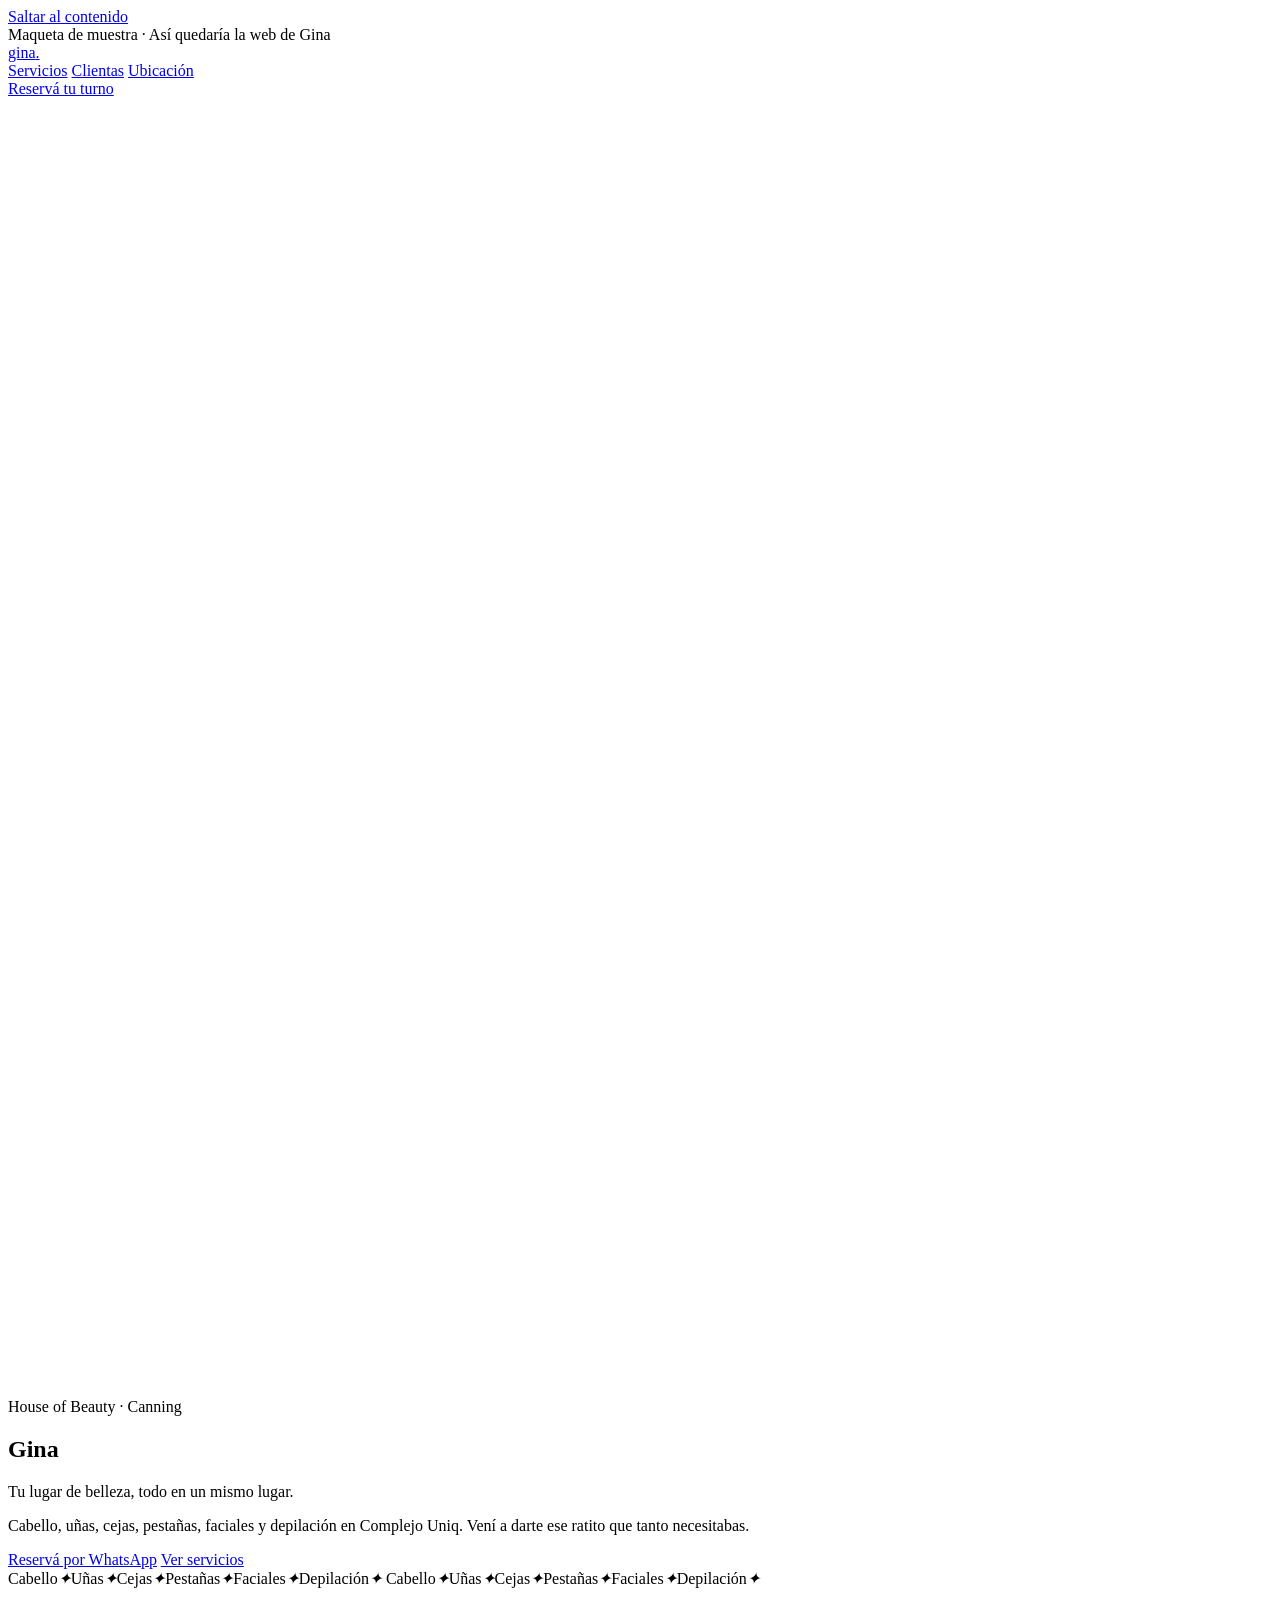
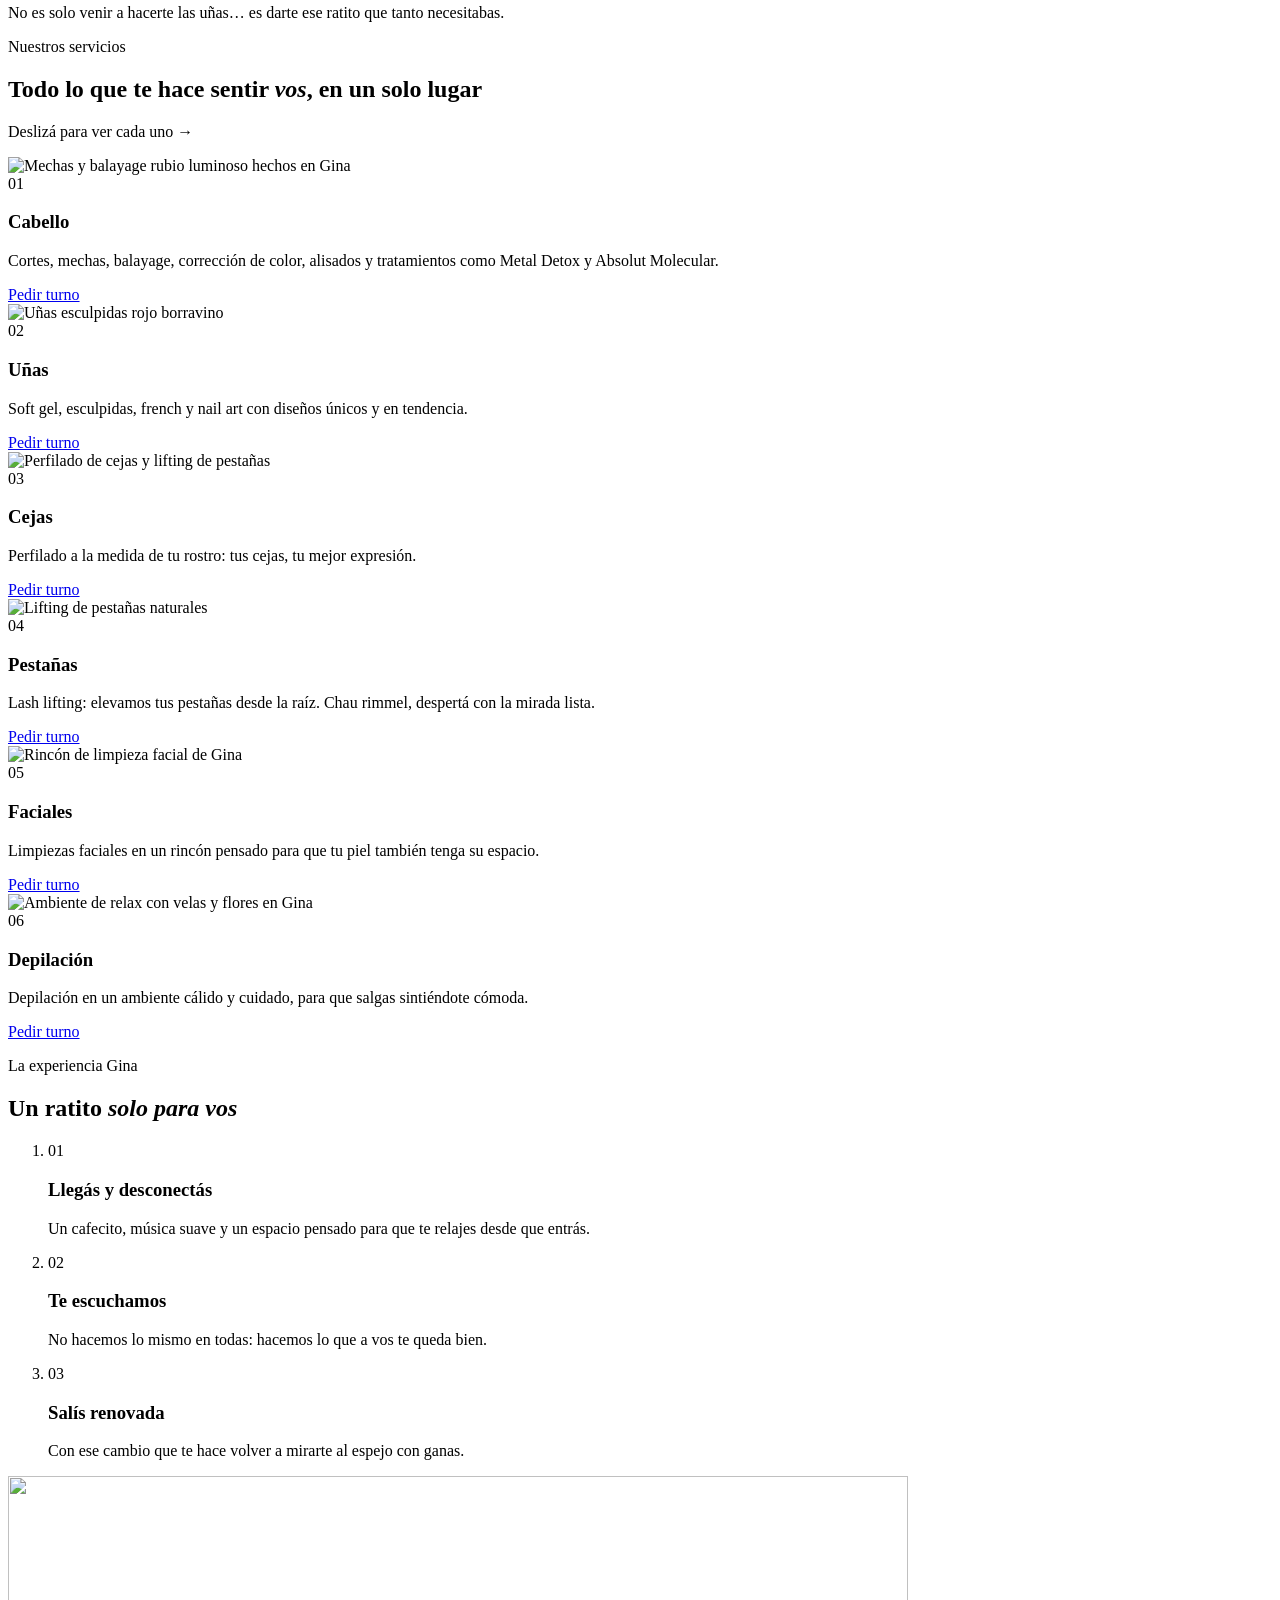
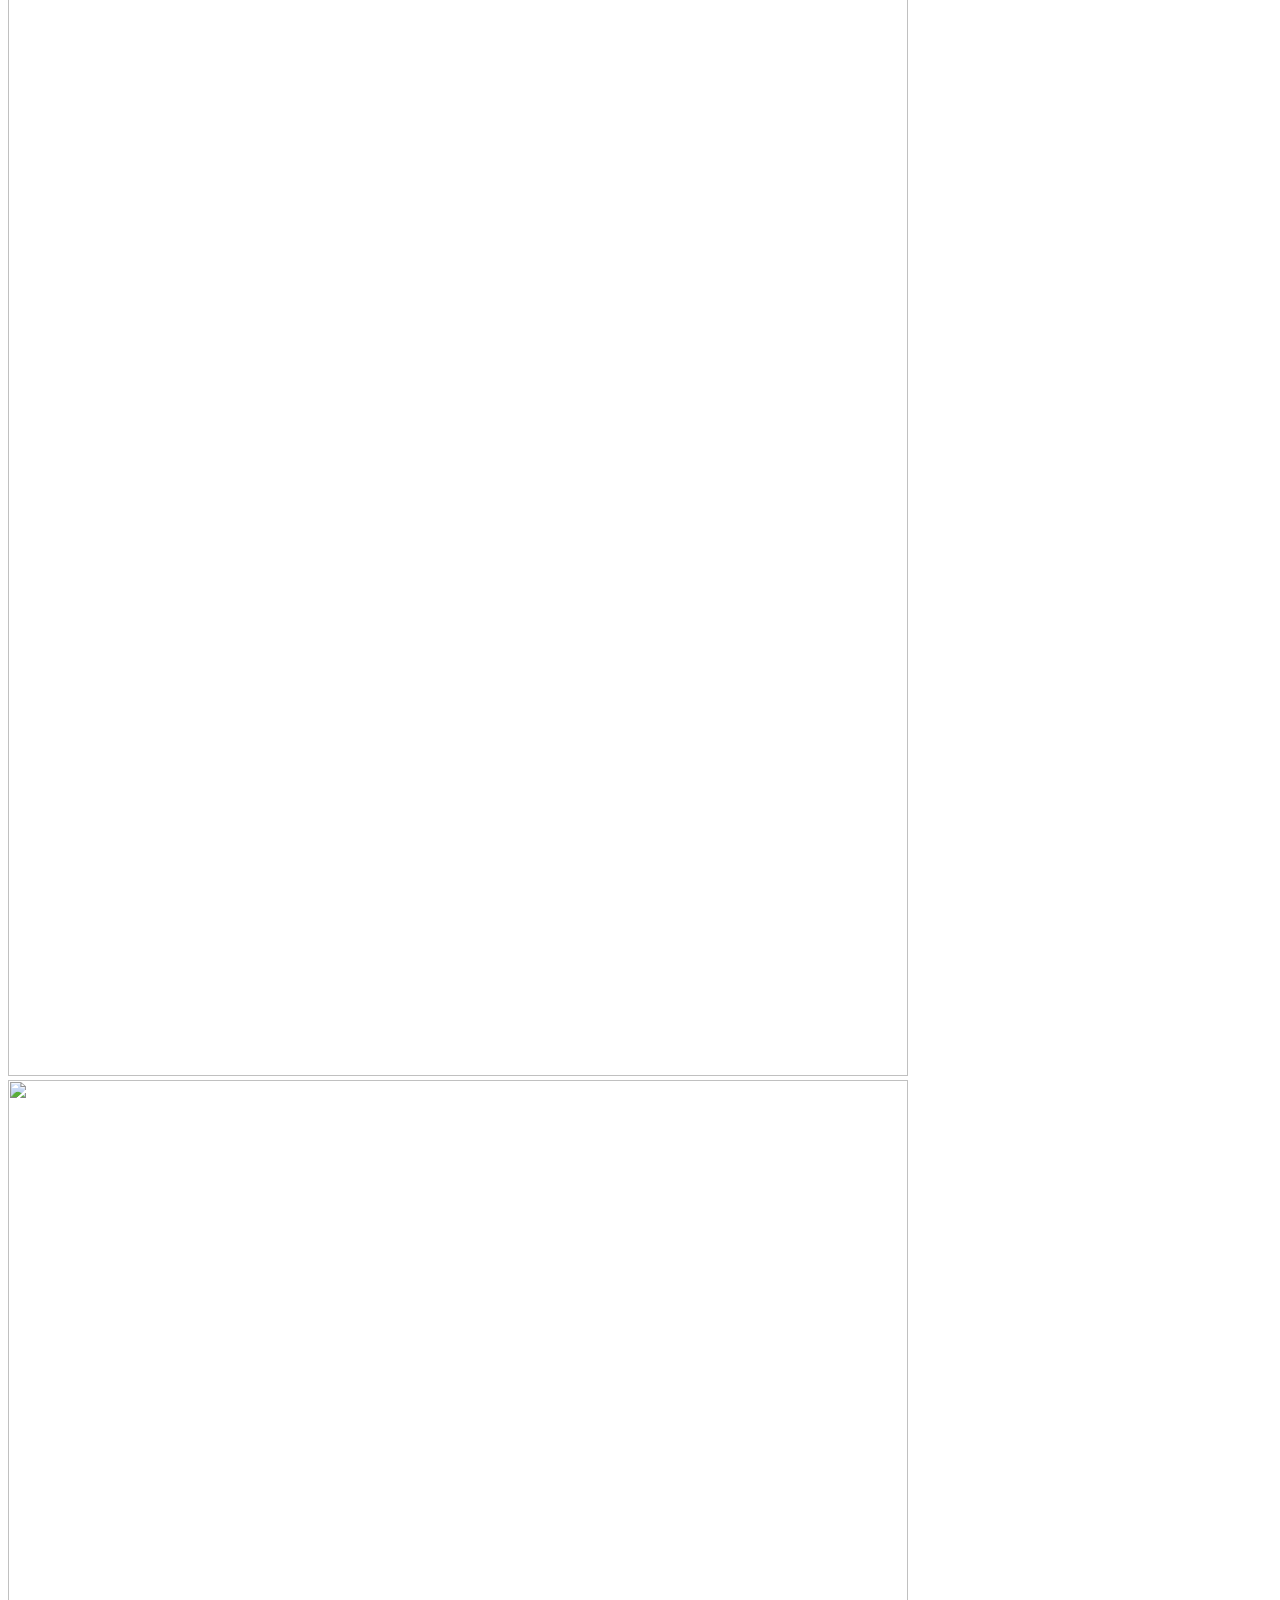
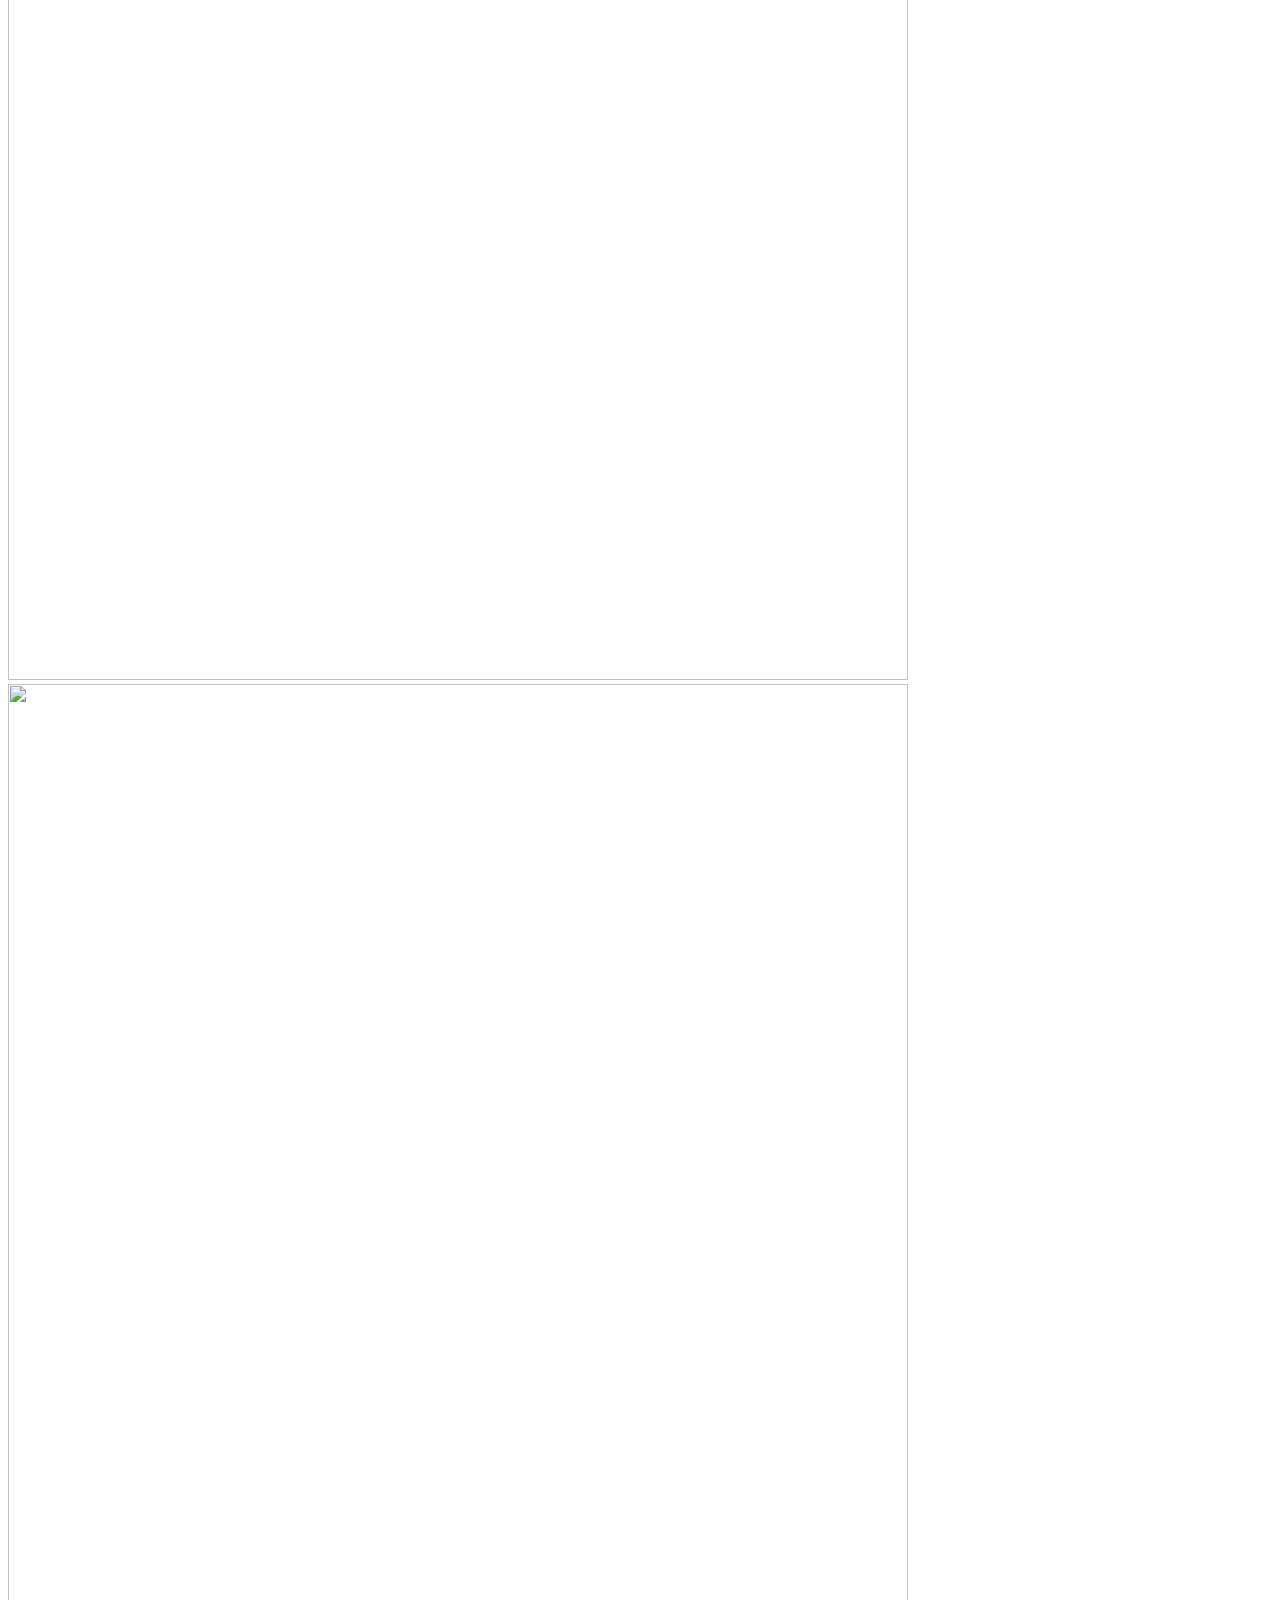
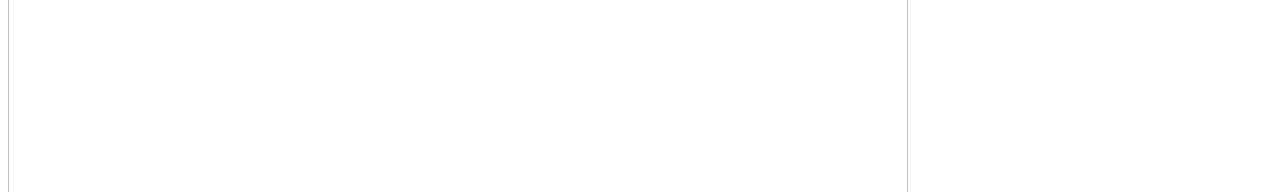
==== gina/index.html @ ab21b0f4 "Add files via upload" ====
<!doctype html>
<html lang="es-AR">
<head>
<meta charset="utf-8">
<meta name="viewport" content="width=device-width, initial-scale=1">
<title>Gina House of Beauty | Peluquería, uñas, cejas y pestañas en Canning</title>
<meta name="description" content="Salón de belleza en Canning: cabello, uñas, cejas, pestañas, faciales y depilación en Complejo Uniq. Reservá tu turno por WhatsApp.">
<meta name="robots" content="noindex">
<link rel="canonical" href="https://sindygital-web.github.io/maquetas/gina/">
<meta property="og:type" content="website">
<meta property="og:locale" content="es_AR">
<meta property="og:url" content="https://sindygital-web.github.io/maquetas/gina/">
<meta property="og:title" content="Gina House of Beauty | Tu lugar de belleza en Canning">
<meta property="og:description" content="Cabello, uñas, cejas, pestañas, faciales y depilación en Complejo Uniq, Canning. Reservá tu turno por WhatsApp.">
<meta property="og:image" content="https://sindygital-web.github.io/maquetas/gina/img/og.jpg">
<meta name="twitter:card" content="summary_large_image">
<meta name="theme-color" content="#3b2a3d">
<link rel="icon" href="img/favicon.svg" type="image/svg+xml">
<link rel="preload" href="fonts/cormorant.woff2" as="font" type="font/woff2" crossorigin>
<link rel="preload" as="image" href="img/hero-m.webp" media="(max-width: 899px)">
<link rel="preload" as="image" href="img/hero.webp" media="(min-width: 900px)">
<style>
@font-face{font-family:"Cormorant";src:url(fonts/cormorant.woff2) format("woff2");font-weight:400 700;font-style:normal;font-display:swap}
@font-face{font-family:"Cormorant";src:url(fonts/cormorant-italic.woff2) format("woff2");font-weight:400 700;font-style:italic;font-display:swap}
@font-face{font-family:"Jost";src:url(fonts/jost.woff2) format("woff2");font-weight:300 600;font-style:normal;font-display:swap}
</style>
<link rel="stylesheet" href="css/styles.css?v=1">
</head>
<body>
<a class="skip" href="#contenido">Saltar al contenido</a>
<div class="progress" aria-hidden="true"></div>
<div class="demo-bar">Maqueta de muestra · Así quedaría la web de Gina</div>

<header class="nav">
  <a class="logo" href="#top" aria-label="Gina House of Beauty, inicio">gina<span>.</span></a>
  <nav aria-label="Secciones">
    <a href="#servicios">Servicios</a>
    <a href="#clientas">Clientas</a>
    <a href="#ubicacion">Ubicación</a>
  </nav>
  <a class="btn btn-sm mag" href="https://wa.me/5491165772136?text=Hola%20Gina!%20Quiero%20reservar%20un%20turno%20%F0%9F%92%9C" target="_blank" rel="noopener">Reservá tu turno</a>
</header>

<main id="contenido">
<section class="hero" id="top">
  <div class="hero-bg" aria-hidden="true">
    <picture>
      <source media="(min-width: 900px)" srcset="img/hero.webp">
      <img src="img/hero-m.webp" alt="Sala de espera de Gina House of Beauty con sillones rosa viejo" fetchpriority="high" width="720" height="1280">
    </picture>
  </div>
  <div class="hero-txt">
    <p class="kicker hero-sub">House of Beauty · Canning</p>
    <h1 class="hero-name">Gina</h1>
    <p class="hero-h">Tu lugar de belleza, todo en un mismo lugar.</p>
    <p class="hero-sub lead">Cabello, uñas, cejas, pestañas, faciales y depilación en Complejo Uniq. Vení a darte ese ratito que tanto necesitabas.</p>
    <div class="hero-ctas">
      <a class="btn mag" href="https://wa.me/5491165772136?text=Hola%20Gina!%20Quiero%20reservar%20un%20turno%20%F0%9F%92%9C" target="_blank" rel="noopener">Reservá por WhatsApp</a>
      <a class="btn btn-ghost" href="#servicios">Ver servicios</a>
    </div>
  </div>
</section>
<script>
(function(){var h=document.querySelector('.hero-h'),n=document.querySelector('.hero-name'),k=0;
function w(e){[].slice.call(e.childNodes).forEach(function(c){if(c.nodeType===3){var f=document.createDocumentFragment();c.textContent.split(/(\s+)/).forEach(function(t){if(!t)return;if(/^\s+$/.test(t)){f.appendChild(document.createTextNode(' '));return}var o=document.createElement('span');o.className='sw';var i=document.createElement('span');i.textContent=t;i.style.setProperty('--i',k++);o.appendChild(i);f.appendChild(o)});c.replaceWith(f)}else if(c.nodeType===1)w(c)})}
if(h)w(h);if(n){var t=n.textContent;n.setAttribute('aria-label',t);n.textContent='';t.split('').forEach(function(c,i){var s=document.createElement('span');s.className='sc';s.setAttribute('aria-hidden','true');s.textContent=c;s.style.setProperty('--i',i);n.appendChild(s)})}
document.documentElement.classList.add('hero-go')})();
</script>

<div class="cinta" aria-hidden="true">
  <div class="cinta-t">
    <span>Cabello</span><i>✦</i><span>Uñas</span><i>✦</i><span>Cejas</span><i>✦</i><span>Pestañas</span><i>✦</i><span>Faciales</span><i>✦</i><span>Depilación</span><i>✦</i>
    <span>Cabello</span><i>✦</i><span>Uñas</span><i>✦</i><span>Cejas</span><i>✦</i><span>Pestañas</span><i>✦</i><span>Faciales</span><i>✦</i><span>Depilación</span><i>✦</i>
  </div>
</div>

<section class="frase-wrap">
  <p class="frase">No es solo venir a hacerte las uñas… es darte ese ratito que tanto necesitabas.</p>
</section>

<section class="servicios" id="servicios">
  <div class="sec-head">
    <p class="kicker">Nuestros servicios</p>
    <h2 class="h2s">Todo lo que te hace sentir <em>vos</em>, en un solo lugar</h2>
    <p class="hint">Deslizá para ver cada uno →</p>
  </div>
  <div class="cards">
    <article class="card rv">
      <div class="card-img"><img src="img/s-cabello.webp" alt="Mechas y balayage rubio luminoso hechos en Gina" loading="lazy" width="600" height="800"></div>
      <div class="card-txt"><span class="num">01</span><h3>Cabello</h3><p>Cortes, mechas, balayage, corrección de color, alisados y tratamientos como Metal Detox y Absolut Molecular.</p>
      <a class="lnk" href="https://wa.me/5491165772136?text=Hola%20Gina!%20Quiero%20un%20turno%20para%20cabello" target="_blank" rel="noopener">Pedir turno</a></div>
    </article>
    <article class="card rv">
      <div class="card-img"><img src="img/s-unas.webp" alt="Uñas esculpidas rojo borravino" loading="lazy" width="600" height="800"></div>
      <div class="card-txt"><span class="num">02</span><h3>Uñas</h3><p>Soft gel, esculpidas, french y nail art con diseños únicos y en tendencia.</p>
      <a class="lnk" href="https://wa.me/5491165772136?text=Hola%20Gina!%20Quiero%20un%20turno%20para%20u%C3%B1as" target="_blank" rel="noopener">Pedir turno</a></div>
    </article>
    <article class="card rv">
      <div class="card-img"><img src="img/s-cejas.webp" alt="Perfilado de cejas y lifting de pestañas" loading="lazy" width="600" height="800"></div>
      <div class="card-txt"><span class="num">03</span><h3>Cejas</h3><p>Perfilado a la medida de tu rostro: tus cejas, tu mejor expresión.</p>
      <a class="lnk" href="https://wa.me/5491165772136?text=Hola%20Gina!%20Quiero%20un%20turno%20para%20cejas" target="_blank" rel="noopener">Pedir turno</a></div>
    </article>
    <article class="card rv">
      <div class="card-img"><img src="img/s-pestanas.webp" alt="Lifting de pestañas naturales" loading="lazy" width="600" height="800"></div>
      <div class="card-txt"><span class="num">04</span><h3>Pestañas</h3><p>Lash lifting: elevamos tus pestañas desde la raíz. Chau rimmel, despertá con la mirada lista.</p>
      <a class="lnk" href="https://wa.me/5491165772136?text=Hola%20Gina!%20Quiero%20un%20turno%20para%20pesta%C3%B1as" target="_blank" rel="noopener">Pedir turno</a></div>
    </article>
    <article class="card rv">
      <div class="card-img"><img src="img/s-faciales.webp" alt="Rincón de limpieza facial de Gina" loading="lazy" width="600" height="800"></div>
      <div class="card-txt"><span class="num">05</span><h3>Faciales</h3><p>Limpiezas faciales en un rincón pensado para que tu piel también tenga su espacio.</p>
      <a class="lnk" href="https://wa.me/5491165772136?text=Hola%20Gina!%20Quiero%20un%20turno%20para%20facial" target="_blank" rel="noopener">Pedir turno</a></div>
    </article>
    <article class="card rv">
      <div class="card-img"><img src="img/s-depilacion.webp" alt="Ambiente de relax con velas y flores en Gina" loading="lazy" width="600" height="800"></div>
      <div class="card-txt"><span class="num">06</span><h3>Depilación</h3><p>Depilación en un ambiente cálido y cuidado, para que salgas sintiéndote cómoda.</p>
      <a class="lnk" href="https://wa.me/5491165772136?text=Hola%20Gina!%20Quiero%20un%20turno%20para%20depilaci%C3%B3n" target="_blank" rel="noopener">Pedir turno</a></div>
    </article>
  </div>
</section>

<section class="ritual">
  <div class="ritual-txt">
    <p class="kicker">La experiencia Gina</p>
    <h2 class="h2s">Un ratito <em>solo para vos</em></h2>
    <ol class="pasos">
      <li class="paso is-on" data-i="0"><span>01</span><div><h3>Llegás y desconectás</h3><p>Un cafecito, música suave y un espacio pensado para que te relajes desde que entrás.</p></div></li>
      <li class="paso" data-i="1"><span>02</span><div><h3>Te escuchamos</h3><p>No hacemos lo mismo en todas: hacemos lo que a vos te queda bien.</p></div></li>
      <li class="paso" data-i="2"><span>03</span><div><h3>Salís renovada</h3><p>Con ese cambio que te hace volver a mirarte al espejo con ganas.</p></div></li>
    </ol>
  </div>
  <div class="ritual-fotos" aria-hidden="true">
    <img class="rf is-on" src="img/x-1.webp" alt="" loading="lazy" width="900" height="1200">
    <img class="rf" src="img/x-2.webp" alt="" loading="lazy" width="900" height="1200">
    <img class="rf" src="img/x-3.webp" alt="" loading="lazy" width="900" height="1200">
  </div>
</section>

<section class="clientas" id="clientas">
  <div class="sec-head center">
    <p class="kicker">Clientas</p>
    <h2 class="h2s">Trabajos <em>reales</em> de Gina</h2>
  </div>
  <div class="galeria">
    <figure class="g rv tall"><img src="img/g-20.webp" alt="Uñas almendra con diseño marmolado" loading="lazy" width="600" height="800"></figure>
    <figure class="g rv"><img src="img/g-21.webp" alt="Cabello largo lacio y brillante" loading="lazy" width="600" height="800"></figure>
    <figure class="g rv"><img src="img/g-04.webp" alt="Uñas french blancas con detalles" loading="lazy" width="600" height="800"></figure>
    <figure class="g rv tall"><img src="img/g-03.webp" alt="Peinado con trenzas" loading="lazy" width="600" height="800"></figure>
    <figure class="g rv"><img src="img/g-06.webp" alt="Uñas rojas con nail art" loading="lazy" width="600" height="800"></figure>
    <figure class="g rv"><img src="img/g-12.webp" alt="Uñas color chocolate" loading="lazy" width="600" height="800"></figure>
    <figure class="g rv tall"><img src="img/g-22.webp" alt="Uñas nude con diseño" loading="lazy" width="600" height="800"></figure>
    <figure class="g rv"><img src="img/g-01.webp" alt="Uñas nude largas" loading="lazy" width="600" height="800"></figure>
  </div>
  <p class="nota">Acá también van las reseñas de Google de tus clientas, para que quien te busca vea lo que opinan.</p>
</section>

<section class="gift">
  <div class="gift-foto foto-rev"><img src="img/gift.webp" alt="Gift card de Gina House of Beauty" loading="lazy" width="800" height="1000"></div>
  <div class="gift-txt">
    <p class="kicker">Gift card</p>
    <h2 class="h2s">¿No sabés qué regalar? <em>Regalá un momento</em></h2>
    <p>Para cumpleaños, el Día de la Madre o simplemente porque sí: una gift card de Gina para que alguien especial se tome un tiempo para ella.</p>
    <a class="btn mag" href="https://wa.me/5491165772136?text=Hola%20Gina!%20Quiero%20una%20gift%20card%20%F0%9F%8E%81" target="_blank" rel="noopener">Pedir una gift card</a>
  </div>
</section>

<section class="ubicacion" id="ubicacion">
  <div class="ub-txt">
    <p class="kicker">Dónde estamos</p>
    <h2 class="h2s">Te esperamos en <em>Canning</em></h2>
    <ul class="datos">
      <li><strong>Dirección</strong>Complejo Uniq, piso 1, oficina 101, Canning</li>
      <li><strong>Turnos</strong>Por WhatsApp: 11 6577-2136</li>
      <li><strong>Horarios</strong>Consultá por WhatsApp</li>
    </ul>
    <div class="hero-ctas">
      <a class="btn mag" href="https://wa.me/5491165772136?text=Hola%20Gina!%20Quiero%20reservar%20un%20turno%20%F0%9F%92%9C" target="_blank" rel="noopener">Reservá tu turno</a>
      <a class="btn btn-ghost dark" href="https://www.google.com/maps/search/?api=1&query=Complejo+Uniq+Canning" target="_blank" rel="noopener">Cómo llegar</a>
    </div>
  </div>
  <div class="mapa">
    <iframe title="Mapa: Complejo Uniq, Canning" src="https://www.google.com/maps?q=Complejo+Uniq+Canning&output=embed" loading="lazy" referrerpolicy="no-referrer-when-downgrade"></iframe>
  </div>
</section>

<section class="cierre">
  <p class="kicker">Gina House of Beauty</p>
  <h2 class="h2s">Nuestro lugar, <em>tu lugar</em></h2>
  <a class="btn mag" href="https://wa.me/5491165772136?text=Hola%20Gina!%20Quiero%20reservar%20un%20turno%20%F0%9F%92%9C" target="_blank" rel="noopener">Reservá tu turno</a>
</section>
</main>

<footer class="pie">
  <span class="logo">gina<span>.</span></span>
  <p>Peluquería, uñas, cejas, pestañas, faciales y depilación en Canning, Buenos Aires.</p>
  <a href="https://www.instagram.com/gina.canning/" target="_blank" rel="noopener">Instagram @gina.canning</a>
</footer>

<a class="float-wa" href="https://wa.me/5491165772136?text=Hola%20Gina!%20Quiero%20reservar%20un%20turno%20%F0%9F%92%9C" target="_blank" rel="noopener" aria-label="Reservar turno por WhatsApp">
  <svg viewBox="0 0 24 24" width="28" height="28" aria-hidden="true"><path fill="currentColor" d="M12 2a10 10 0 0 0-8.6 15.1L2 22l5-1.3A10 10 0 1 0 12 2Zm0 18.2a8.2 8.2 0 0 1-4.2-1.1l-.3-.2-3 .8.8-2.9-.2-.3A8.2 8.2 0 1 1 12 20.2Zm4.5-6.1c-.2-.1-1.5-.7-1.7-.8-.2-.1-.4-.1-.6.1l-.8 1c-.1.2-.3.2-.5.1a6.7 6.7 0 0 1-3.3-2.9c-.3-.4.2-.4.7-1.4.1-.2 0-.3 0-.4l-.8-1.8c-.2-.5-.4-.4-.6-.4h-.5a1 1 0 0 0-.7.3 3 3 0 0 0-.9 2.2c0 1.3.9 2.5 1 2.7.1.2 1.8 2.8 4.4 3.9 1.6.7 2.3.8 3.1.6.5-.1 1.5-.6 1.7-1.2.2-.6.2-1.1.2-1.2-.1-.1-.3-.2-.5-.3Z"/></svg>
</a>

<script type="application/ld+json">
{"@context":"https://schema.org","@type":"BeautySalon",
 "name":"Gina House of Beauty","url":"https://sindygital-web.github.io/maquetas/gina/","image":"https://sindygital-web.github.io/maquetas/gina/img/og.jpg",
 "telephone":"+54 9 11 6577-2136",
 "address":{"@type":"PostalAddress","streetAddress":"Complejo Uniq, piso 1, oficina 101","addressLocality":"Canning","addressRegion":"Buenos Aires","addressCountry":"AR"},
 "areaServed":["Canning","Ezeiza","Esteban Echeverría","San Vicente"],
 "knowsAbout":["peluquería","uñas","cejas","pestañas","limpieza facial","depilación"],
 "sameAs":["https://www.instagram.com/gina.canning/"]}
</script>
<script src="js/vendor/gsap.min.js" defer></script>
<script src="js/vendor/ScrollTrigger.min.js" defer></script>
<script src="js/vendor/lenis.min.js" defer></script>
<script src="js/main.js?v=1" defer></script>
</body>
</html>
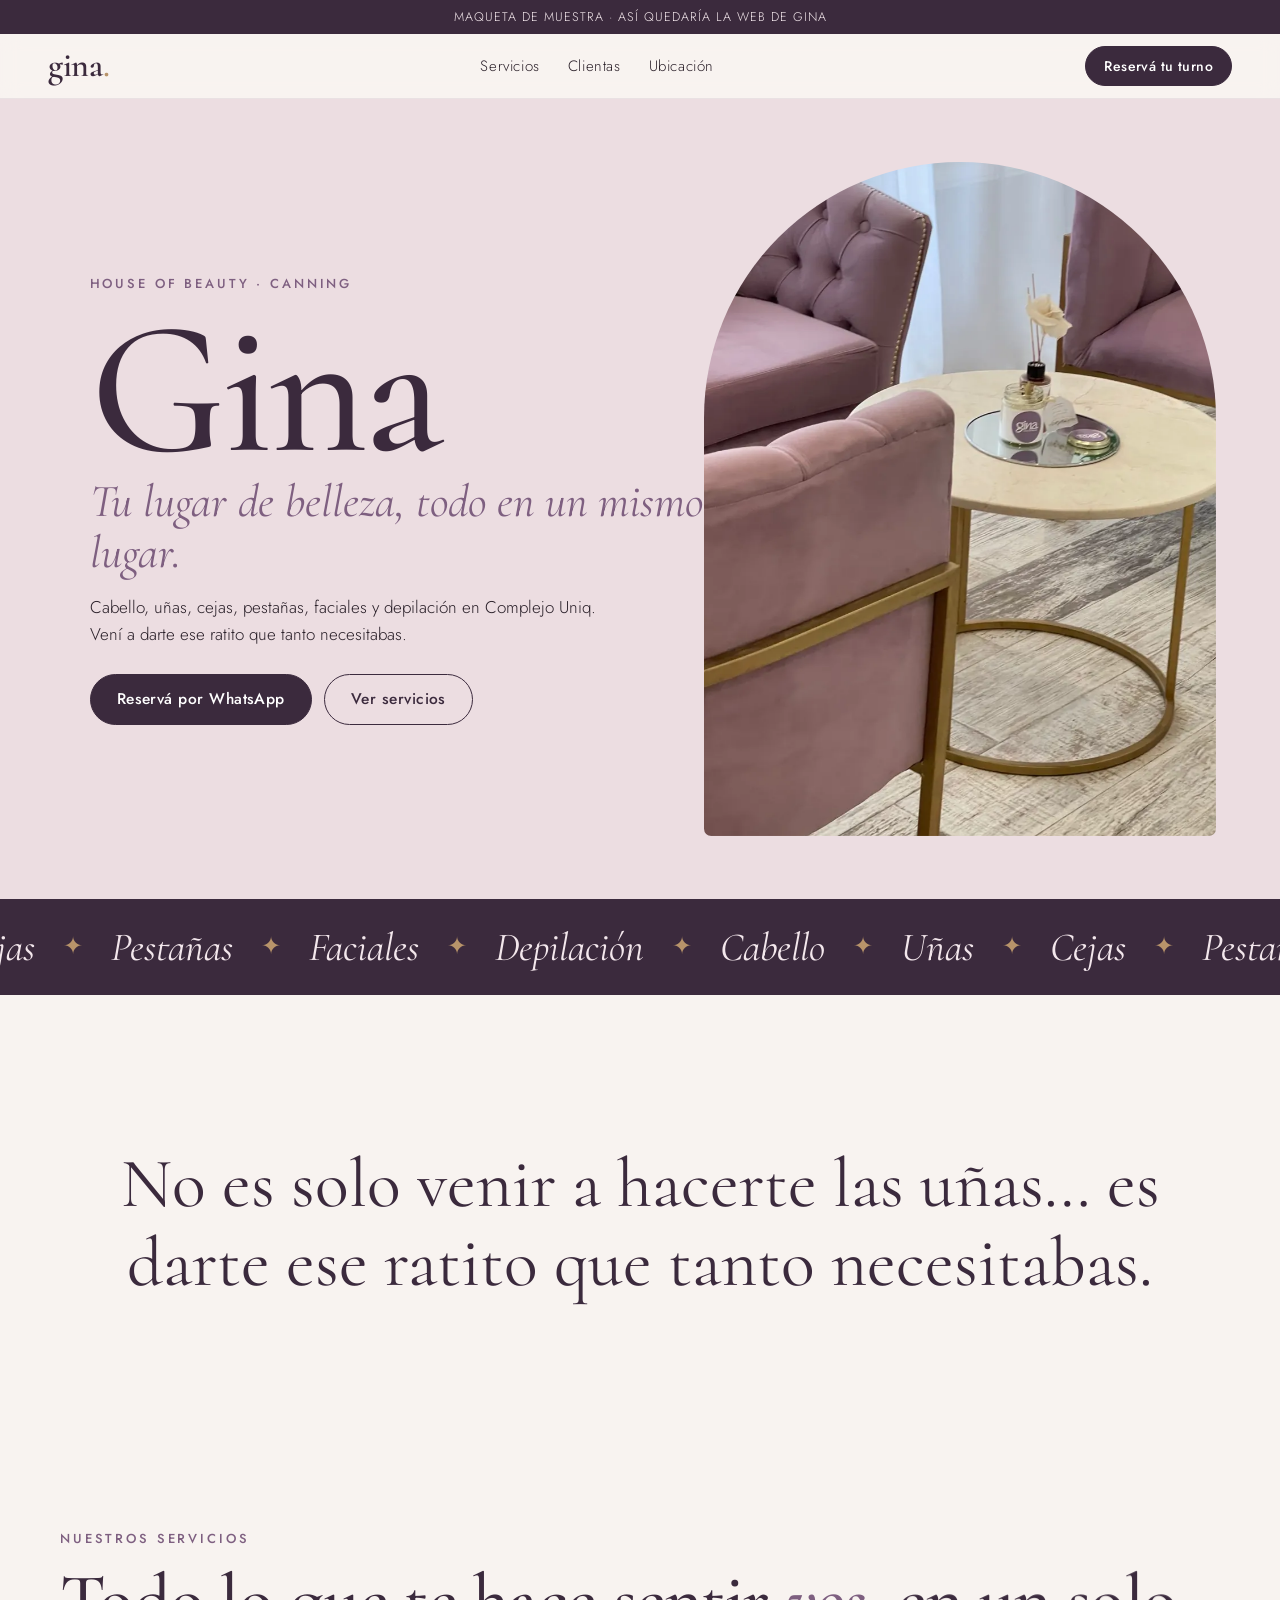
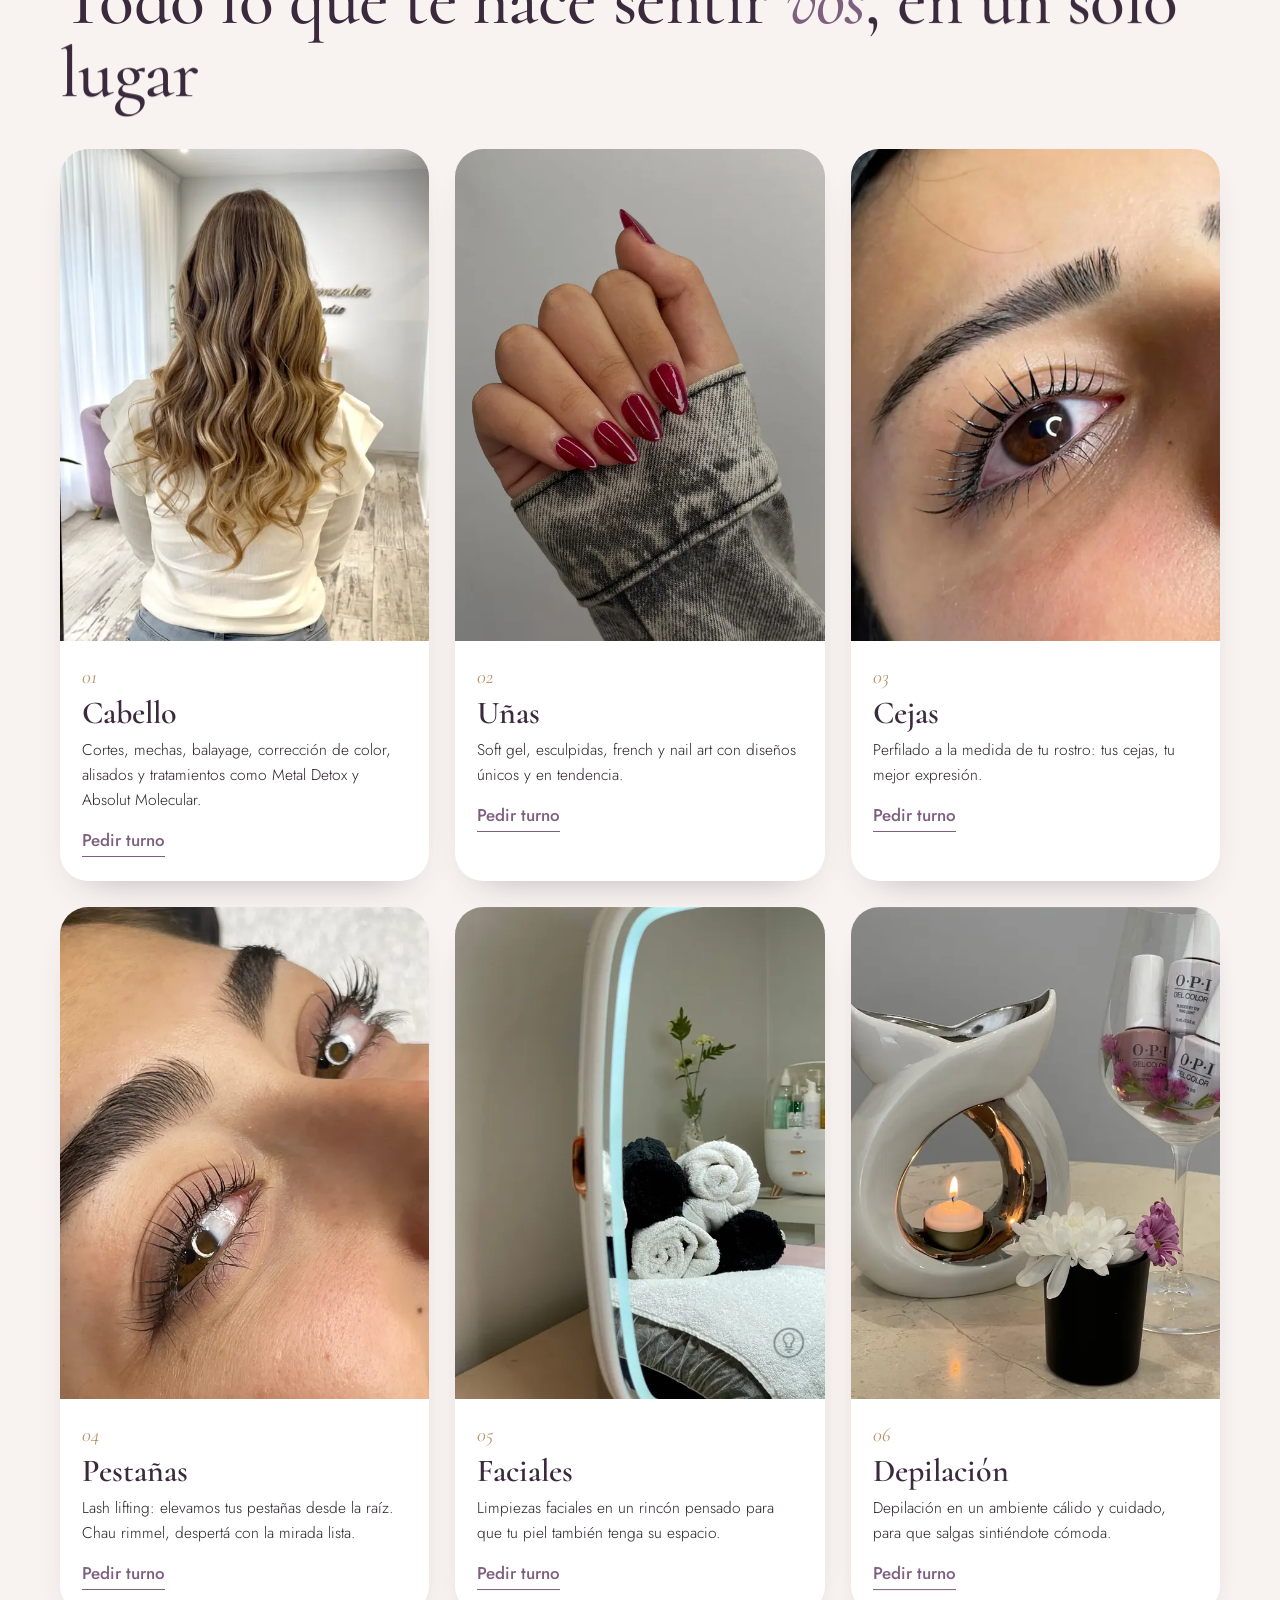
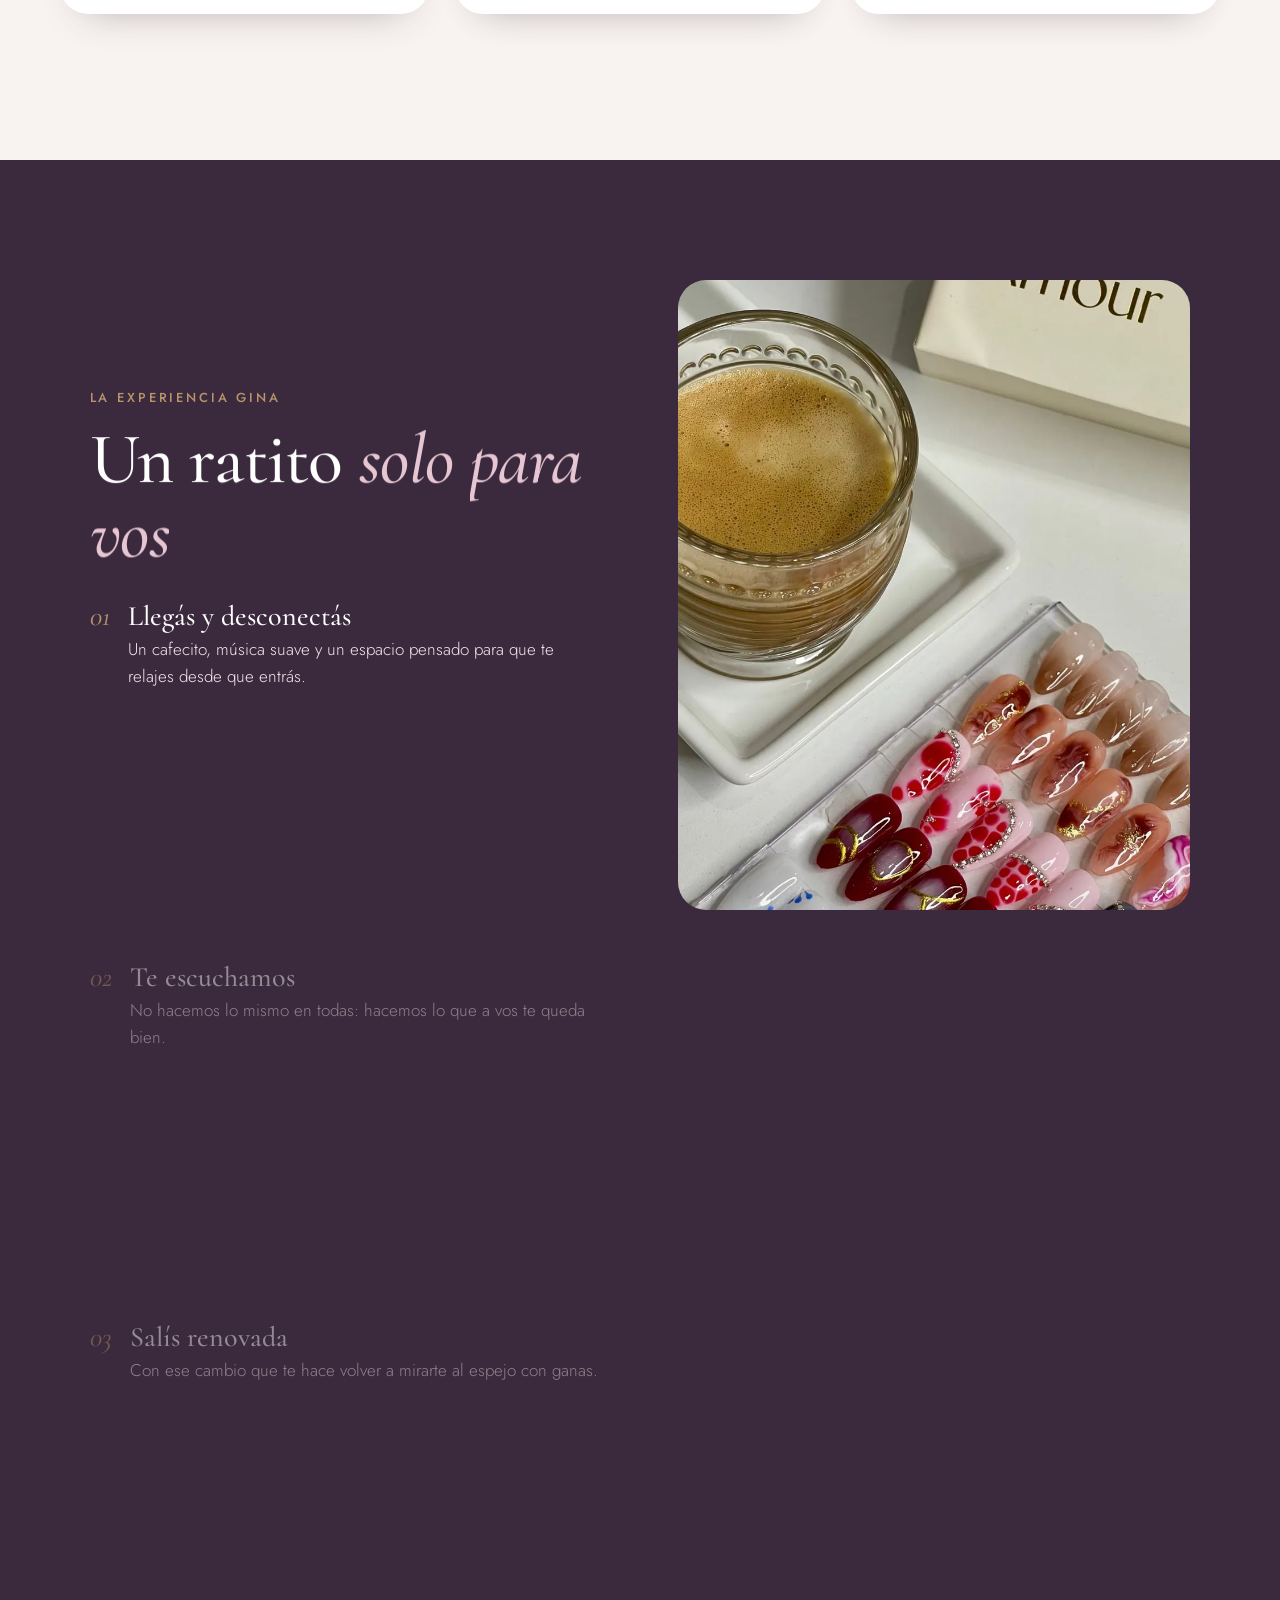
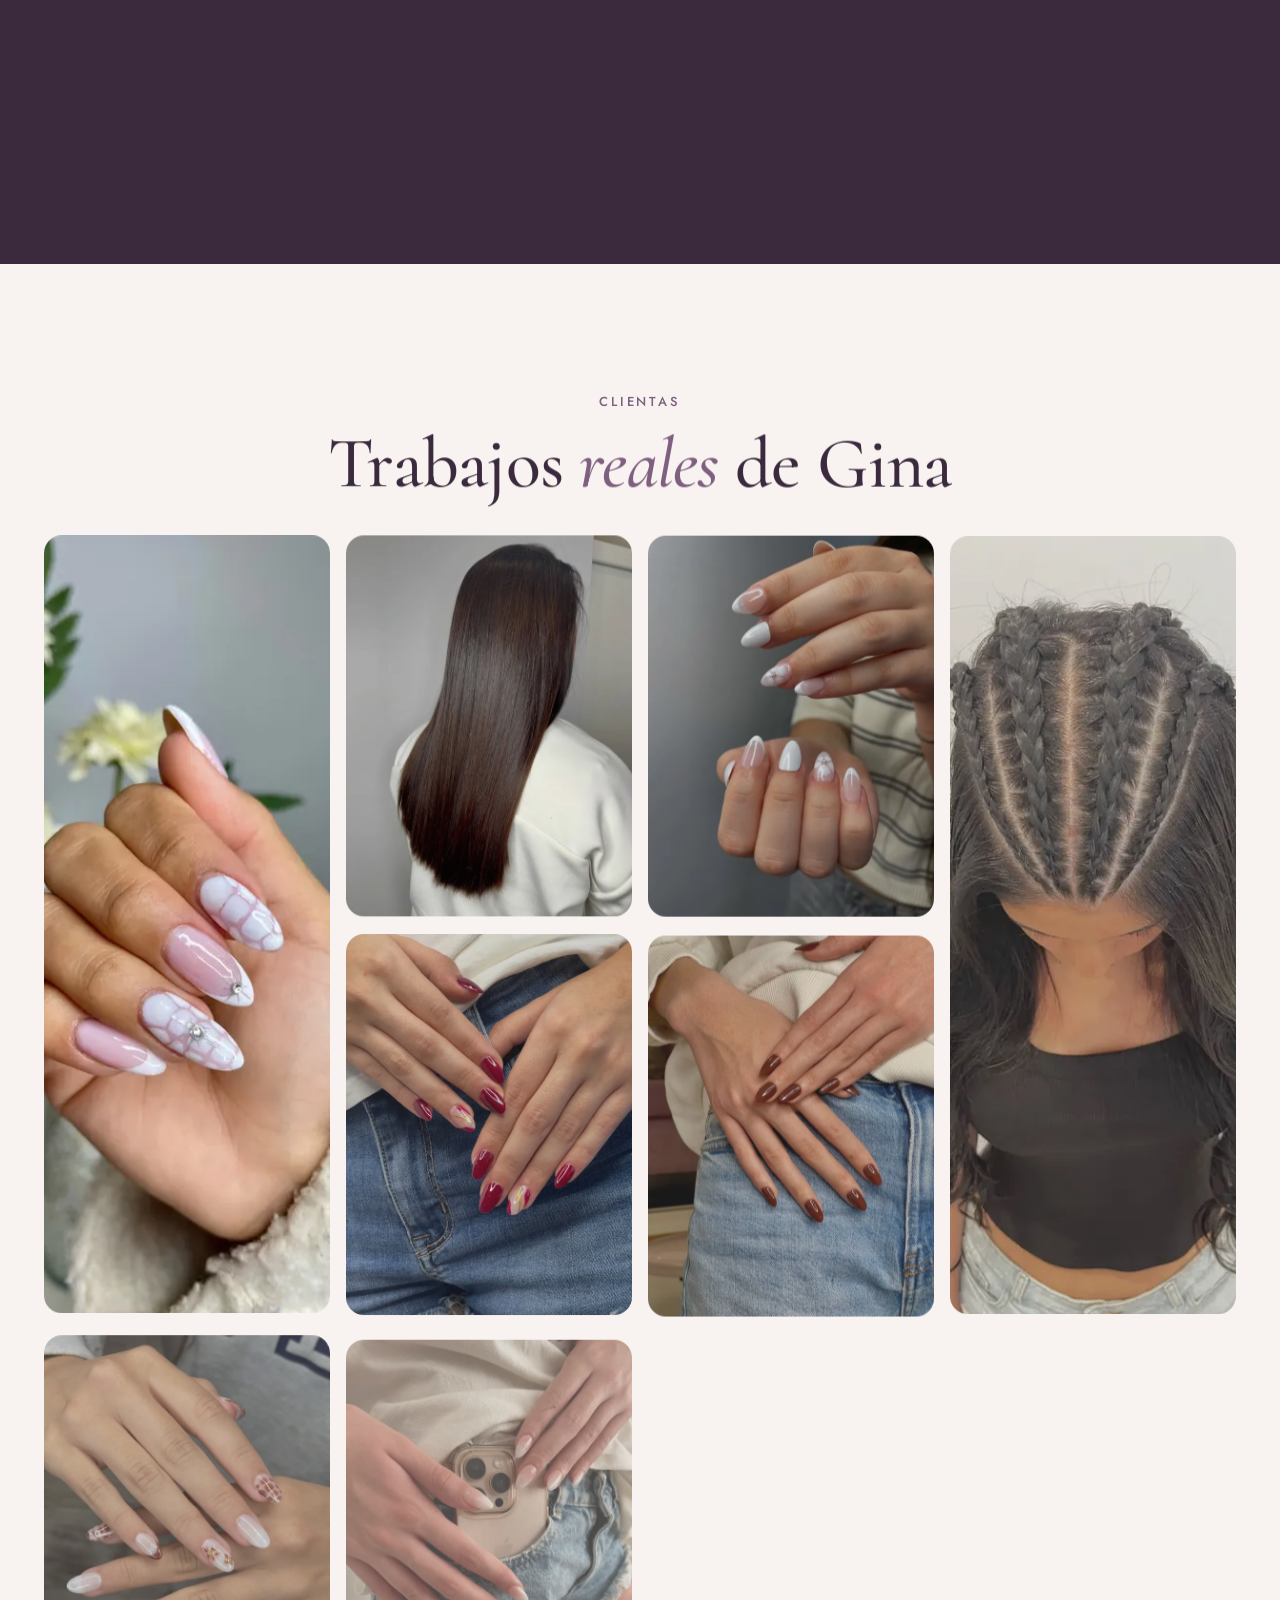
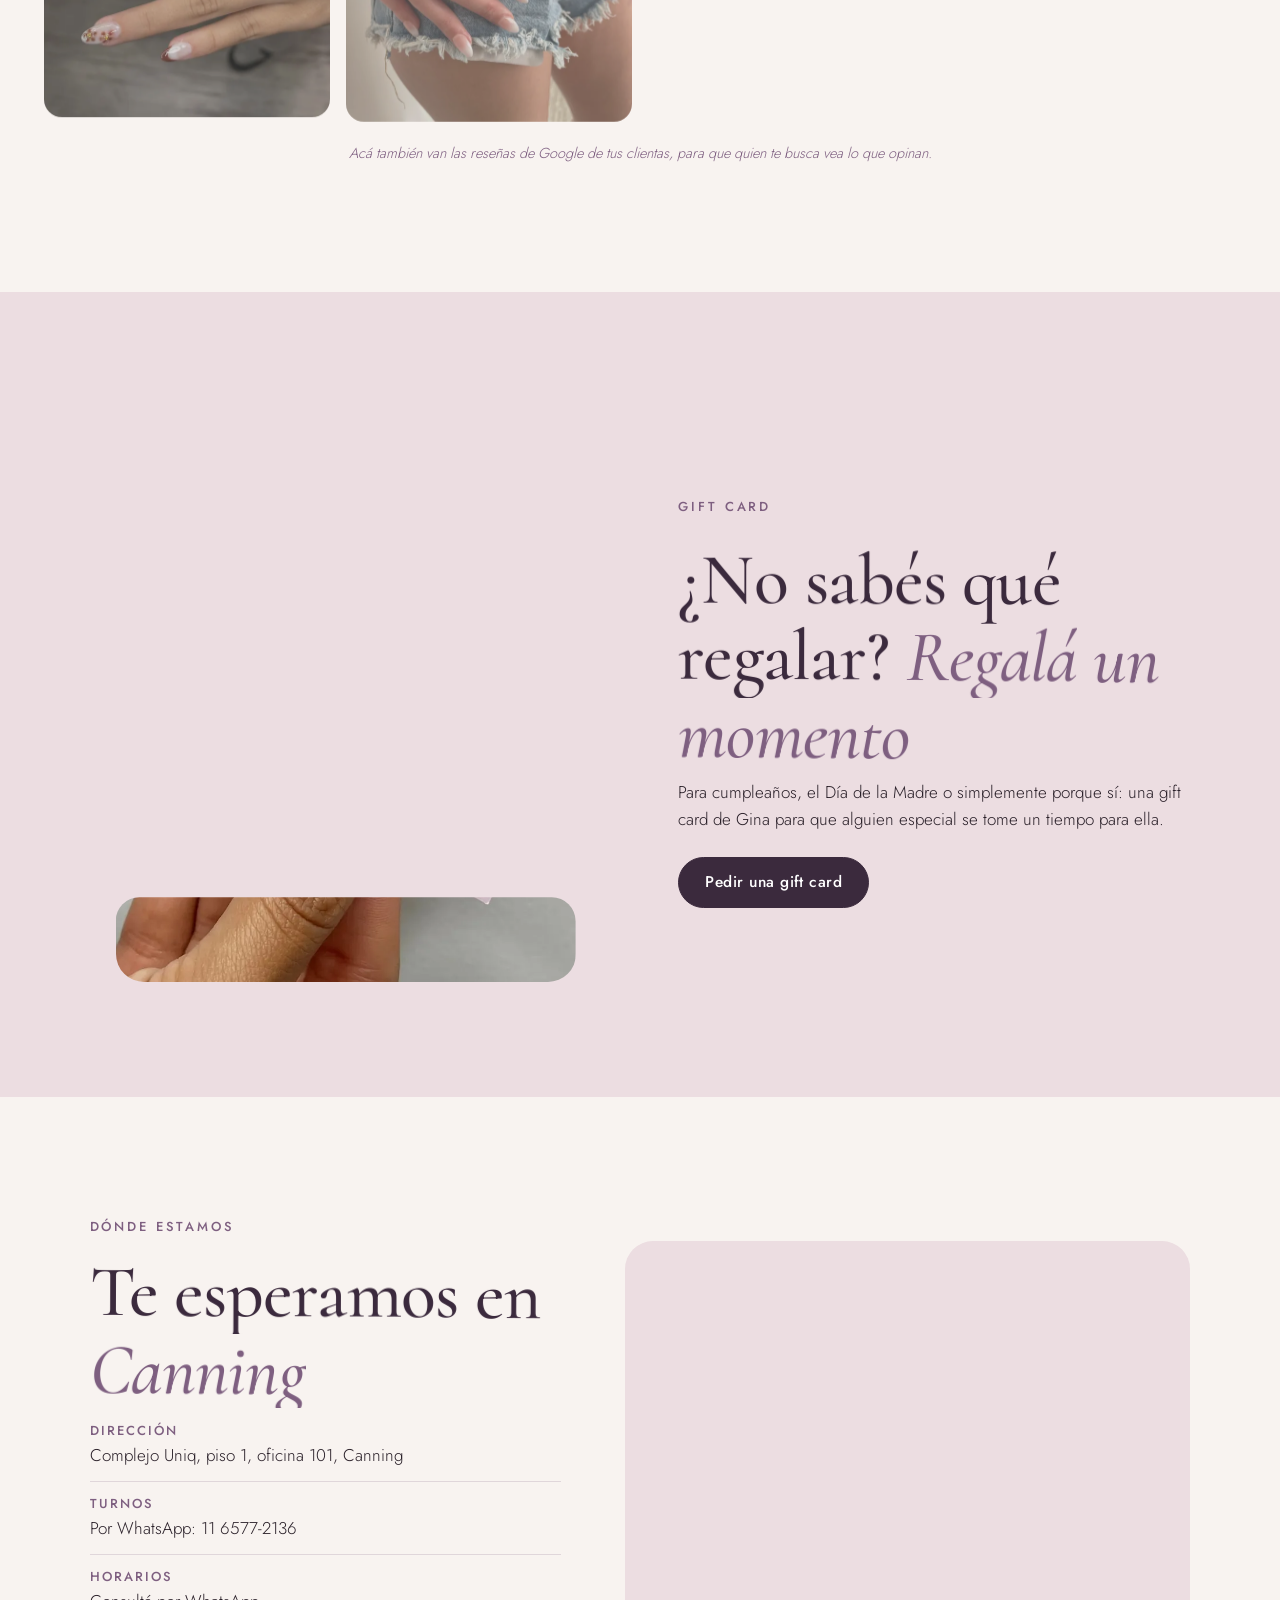
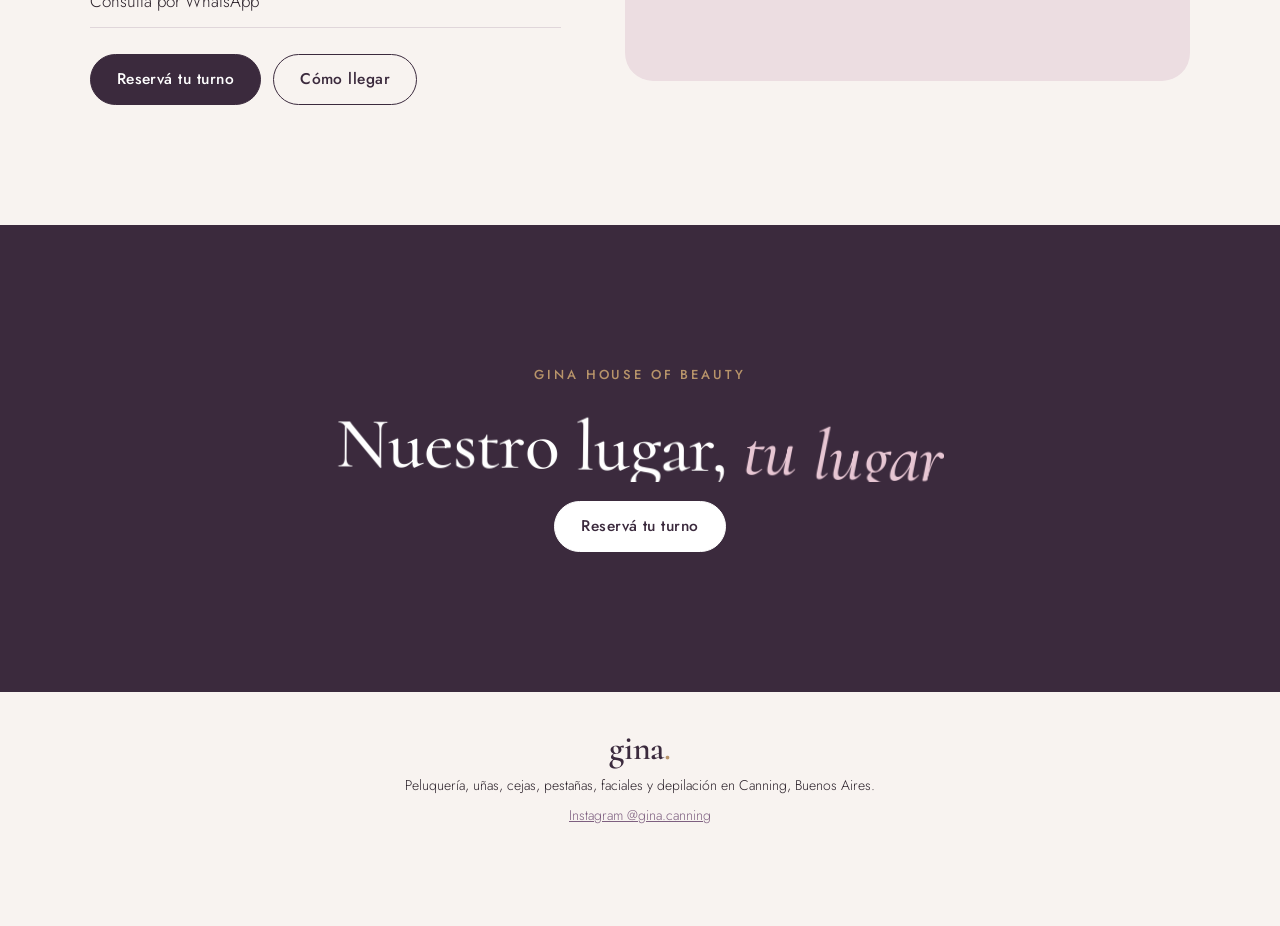
==== commit d3336bdd: "Add files via upload" ====
--- a/gina/index.html
+++ b/gina/index.html
@@ -24,7 +24,7 @@
 @font-face{font-family:"Cormorant";src:url(fonts/cormorant-italic.woff2) format("woff2");font-weight:400 700;font-style:italic;font-display:swap}
 @font-face{font-family:"Jost";src:url(fonts/jost.woff2) format("woff2");font-weight:300 600;font-style:normal;font-display:swap}
 </style>
-<link rel="stylesheet" href="css/styles.css?v=1">
+<link rel="stylesheet" href="css/styles.css?v=3">
 </head>
 <body>
 <a class="skip" href="#contenido">Saltar al contenido</a>
--- a/gina/css/styles.css
+++ b/gina/css/styles.css
@@ -0,0 +1,168 @@
+:root{
+  --plum:#3b2a3d; --mauve:#7e5f80; --blush:#ecdde1; --cream:#f8f3f0; --gold:#b8946a; --ink:#2a2029;
+  --disp:"Cormorant",Georgia,serif; --txt:"Jost",system-ui,-apple-system,"Segoe UI",sans-serif;
+  --xo:cubic-bezier(.16,1,.3,1); --r:28px;
+}
+*{box-sizing:border-box;margin:0;padding:0}
+html,body{overflow-x:clip}
+html{scroll-behavior:auto;-webkit-text-size-adjust:100%}
+body{background:var(--cream);color:var(--ink);font-family:var(--txt);font-weight:300;font-size:17px;line-height:1.6}
+img{display:block;max-width:100%;height:auto}
+a{color:inherit}
+em{font-style:italic;color:var(--mauve)}
+.skip{position:absolute;left:-999px;top:8px;background:#fff;padding:8px 14px;z-index:100;border-radius:8px}
+.skip:focus{left:8px}
+:focus-visible{outline:2px solid var(--gold);outline-offset:3px}
+.progress{position:fixed;top:0;left:0;right:0;height:3px;background:var(--gold);transform:scaleX(0);transform-origin:0 50%;z-index:60}
+.demo-bar{background:var(--plum);color:#f3e7ec;font-size:12.5px;letter-spacing:.08em;text-align:center;padding:7px 12px;text-transform:uppercase}
+
+/* nav */
+.nav{position:sticky;top:0;z-index:50;display:flex;align-items:center;justify-content:space-between;gap:16px;padding:12px clamp(16px,4vw,48px);background:rgba(248,243,240,.86);backdrop-filter:saturate(1.2) blur(10px);-webkit-backdrop-filter:saturate(1.2) blur(10px);border-bottom:1px solid rgba(126,95,128,.12)}
+.logo{font-family:var(--disp);font-size:34px;font-weight:600;color:var(--plum);text-decoration:none;line-height:1;letter-spacing:-.01em}
+.logo span{color:var(--gold)}
+.nav nav{display:none;gap:28px}
+.nav nav a{text-decoration:none;font-size:15px;letter-spacing:.04em}
+.nav nav a:hover{color:var(--mauve)}
+@media (min-width:900px){.nav nav{display:flex}}
+
+/* botones */
+.btn{display:inline-flex;align-items:center;justify-content:center;min-height:48px;padding:12px 26px;border-radius:999px;background:var(--plum);color:#fff;text-decoration:none;font-weight:500;font-size:15.5px;letter-spacing:.03em;border:1px solid var(--plum);transition:background .3s,color .3s}
+.btn:hover{background:var(--mauve);border-color:var(--mauve)}
+.btn-sm{min-height:40px;padding:8px 18px;font-size:14px}
+.btn-ghost{background:transparent;color:#fff;border-color:rgba(255,255,255,.7)}
+.btn-ghost:hover{background:#fff;color:var(--plum);border-color:#fff}
+.btn-ghost.dark{color:var(--plum);border-color:var(--plum)}
+.btn-ghost.dark:hover{background:var(--plum);color:#fff}
+.kicker{font-size:13px;letter-spacing:.22em;text-transform:uppercase;color:var(--mauve);font-weight:500;margin-bottom:14px}
+
+/* hero: celular = foto a pantalla completa; escritorio = texto + foto en arco */
+.hero{position:relative;min-height:calc(100svh - 100px);display:flex;align-items:flex-end;overflow:hidden;color:#fff;background:var(--plum)}
+.hero-bg{position:absolute;inset:0}
+.hero-bg img{width:100%;height:100%;object-fit:cover;animation:kb 18s ease-out both}
+.hero-bg::after{content:"";position:absolute;inset:0;background:linear-gradient(180deg,rgba(59,42,61,.05) 20%,rgba(59,42,61,.55) 55%,rgba(42,26,44,.92) 100%)}
+@keyframes kb{from{scale:1.12}to{scale:1}}
+.hero-txt{position:relative;padding:0 20px 44px;max-width:640px}
+.hero .kicker{color:#f1d9e2}
+.hero-name{font-family:var(--disp);font-weight:500;font-size:clamp(84px,24vw,190px);line-height:.85;letter-spacing:-.02em;margin-bottom:6px}
+.hero-h{font-family:var(--disp);font-style:italic;font-size:clamp(28px,7vw,46px);line-height:1.1;margin-bottom:16px}
+.lead{font-size:17px;max-width:30em;color:#f6ecef;margin-bottom:26px}
+.hero-ctas{display:flex;flex-wrap:wrap;gap:12px}
+@media (min-width:900px){
+  .hero{background:var(--blush);color:var(--plum);align-items:center;min-height:calc(100vh - 100px)}
+  .hero-bg{left:auto;right:5vw;top:7vh;bottom:7vh;width:min(40vw,560px);border-radius:999px 999px var(--r) var(--r);overflow:hidden}
+  .hero-bg::after{display:none}
+  .hero-txt{padding:0 0 0 7vw;max-width:56vw}
+  .hero .kicker{color:var(--mauve)}
+  .lead{color:var(--ink)}
+  .hero-h{color:var(--mauve)}
+  .hero .btn-ghost{color:var(--plum);border-color:var(--plum)}
+  .hero .btn-ghost:hover{background:var(--plum);color:#fff}
+}
+
+/* entrada de portada (CSS, no espera JS) */
+.sw{display:inline-block;overflow:hidden;vertical-align:top;padding-bottom:.12em;margin-bottom:-.12em}
+.sw>span,.sc{display:inline-block}
+@media (prefers-reduced-motion:no-preference){
+  .hero-go .hero-name .sc{animation:hUp .9s var(--xo) backwards;animation-delay:calc(.1s + var(--i)*60ms)}
+  .hero-go .hero-h .sw>span{animation:hWord 1.05s var(--xo) backwards;animation-delay:calc(.4s + var(--i)*50ms)}
+  .hero-go .hero-sub{animation:hY .9s var(--xo) .8s backwards}
+  .hero-go .hero-ctas .btn{animation:hY .9s var(--xo) .95s backwards}
+}
+@media (prefers-reduced-motion:reduce){.hero-bg img{animation:none}}
+@keyframes hUp{from{translate:0 110%;rotate:6deg;opacity:0}}
+@keyframes hWord{from{translate:0 118%;rotate:5deg}}
+@keyframes hY{from{opacity:0;translate:0 24px}}
+
+/* cinta */
+.cinta{overflow:hidden;background:var(--plum);color:#f3e7ec;padding:16px 0}
+.cinta-t{display:flex;width:max-content;gap:28px;align-items:center;font-family:var(--disp);font-size:clamp(26px,4vw,40px);font-style:italic;white-space:nowrap}
+.cinta-t i{font-style:normal;color:var(--gold);font-size:.6em}
+
+/* frase */
+.frase-wrap{padding:clamp(72px,12vw,150px) 20px;max-width:1100px;margin:0 auto}
+.frase{font-family:var(--disp);font-size:clamp(34px,6vw,70px);line-height:1.12;color:var(--plum);text-align:center}
+
+/* secciones */
+.sec-head{padding:0 20px;max-width:1200px;margin:0 auto 34px}
+.sec-head.center{text-align:center}
+.h2s{font-family:var(--disp);font-weight:500;font-size:clamp(38px,6.4vw,72px);line-height:1.02;color:var(--plum);letter-spacing:-.01em}
+.hint{margin-top:14px;font-size:14px;color:var(--mauve)}
+@media (min-width:1024px){.hint{display:none}}
+
+/* servicios: tarjetas que se deslizan */
+.servicios{padding:clamp(40px,6vw,80px) 0 clamp(80px,10vw,130px)}
+.cards{display:grid;grid-auto-flow:column;grid-auto-columns:78%;gap:16px;overflow-x:auto;scroll-snap-type:x mandatory;padding:4px 20px 18px;scrollbar-width:none}
+.cards::-webkit-scrollbar{display:none}
+.card{scroll-snap-align:center;background:#fff;border-radius:var(--r);overflow:hidden;box-shadow:0 18px 40px -26px rgba(59,42,61,.45)}
+.card-img{aspect-ratio:3/4;overflow:hidden}
+.card-img img{width:100%;height:100%;object-fit:cover;transition:scale 1.2s var(--xo)}
+.card:hover .card-img img{scale:1.06}
+.card-txt{padding:20px 22px 24px}
+.num{font-family:var(--disp);font-style:italic;color:var(--gold);font-size:20px}
+.card h3{font-family:var(--disp);font-weight:600;font-size:32px;color:var(--plum);line-height:1.1;margin:2px 0 8px}
+.card p{font-size:15.5px;margin-bottom:14px}
+.lnk{font-weight:500;color:var(--mauve);text-decoration:none;border-bottom:1px solid currentColor;padding-bottom:2px;display:inline-block;min-height:24px}
+.lnk:hover{color:var(--plum)}
+@media (min-width:640px){.cards{grid-auto-columns:46%}}
+@media (min-width:1024px){.cards{grid-auto-flow:row;grid-template-columns:repeat(3,1fr);overflow:visible;max-width:1200px;margin:0 auto;gap:26px}}
+
+/* experiencia: foto que cambia */
+.ritual{background:var(--plum);color:#f3e7ec;padding:clamp(70px,10vw,120px) 20px;display:grid;gap:36px}
+.ritual .h2s{color:#fff}
+.ritual em{color:#e7c6d3}
+.ritual .kicker{color:var(--gold)}
+.pasos{list-style:none;margin-top:30px;display:grid;gap:22px}
+.paso{display:flex;gap:18px;opacity:.45;transition:opacity .5s}
+.paso.is-on{opacity:1}
+.paso span{font-family:var(--disp);font-style:italic;font-size:28px;color:var(--gold);line-height:1.2}
+.paso h3{font-family:var(--disp);font-size:28px;font-weight:500;color:#fff;line-height:1.15;margin-bottom:4px}
+.ritual-fotos{position:relative;aspect-ratio:3/4;border-radius:var(--r);overflow:hidden;max-width:520px;width:100%;justify-self:center}
+.rf{position:absolute;inset:0;width:100%;height:100%;object-fit:cover;opacity:0;transition:opacity .8s ease}
+.rf.is-on{opacity:1}
+@media (max-width:899px){.paso{opacity:1}}
+@media (min-width:900px){
+  .ritual{grid-template-columns:1fr 1fr;align-items:start;gap:6vw;padding-left:7vw;padding-right:7vw}
+  .ritual-txt{padding:12vh 0 40vh}
+  .pasos{gap:30vh}
+  .ritual-fotos{position:sticky;top:15vh;height:70vh;aspect-ratio:auto}
+}
+
+/* clientas */
+.clientas{padding:clamp(80px,10vw,130px) 0}
+.galeria{display:grid;grid-template-columns:repeat(2,1fr);gap:10px;padding:0 12px;max-width:1240px;margin:0 auto}
+.g{border-radius:18px;overflow:hidden;aspect-ratio:3/4}
+.g img{width:100%;height:100%;object-fit:cover;transition:scale 1.2s var(--xo)}
+.g:hover img{scale:1.06}
+@media (min-width:900px){.galeria{grid-template-columns:repeat(4,1fr);grid-auto-flow:dense;gap:16px;padding:0 24px}.g.tall{grid-row:span 2;aspect-ratio:auto}.g:nth-child(7){grid-row:auto;aspect-ratio:3/4}}
+.nota{max-width:640px;margin:30px auto 0;padding:0 20px;text-align:center;font-size:14.5px;color:var(--mauve);font-style:italic}
+
+/* gift */
+.gift{display:grid;gap:30px;padding:clamp(60px,9vw,120px) 20px;background:var(--blush);align-items:center}
+.gift-foto{border-radius:var(--r);overflow:hidden;max-width:460px;width:100%;justify-self:center}
+.gift-txt p{margin:16px 0 24px;max-width:30em}
+@media (min-width:900px){.gift{grid-template-columns:1fr 1fr;padding-left:7vw;padding-right:7vw;gap:6vw}}
+
+/* ubicación */
+.ubicacion{display:grid;gap:30px;padding:clamp(70px,10vw,120px) 20px}
+.datos{list-style:none;margin:22px 0 26px;display:grid;gap:12px}
+.datos li{padding-bottom:12px;border-bottom:1px solid rgba(126,95,128,.2)}
+.datos strong{display:block;font-weight:500;font-size:13px;letter-spacing:.16em;text-transform:uppercase;color:var(--mauve)}
+.mapa{border-radius:var(--r);overflow:hidden;min-height:320px;background:var(--blush)}
+.mapa iframe{width:100%;height:100%;min-height:320px;border:0;display:block}
+@media (min-width:900px){.ubicacion{grid-template-columns:1fr 1.2fr;padding-left:7vw;padding-right:7vw;gap:5vw;align-items:center}.mapa,.mapa iframe{min-height:440px}}
+
+/* cierre y pie */
+.cierre{text-align:center;padding:clamp(80px,11vw,140px) 20px;background:var(--plum)}
+.cierre .h2s{color:#fff;margin-bottom:28px}
+.cierre em{color:#e7c6d3}
+.cierre .kicker{color:var(--gold)}
+.cierre .btn{background:#fff;color:var(--plum);border-color:#fff}
+.cierre .btn:hover{background:var(--gold);border-color:var(--gold);color:#fff}
+.pie{text-align:center;padding:40px 20px 100px;font-size:14px;display:grid;gap:8px;justify-items:center}
+.pie a{color:var(--mauve)}
+
+/* whatsapp flotante */
+.float-wa{position:fixed;right:16px;bottom:18px;width:58px;height:58px;border-radius:50%;background:#25d366;color:#fff;display:grid;place-items:center;box-shadow:0 10px 26px -8px rgba(0,0,0,.4);z-index:55;opacity:0;translate:0 20px;pointer-events:none;transition:opacity .4s,translate .4s}
+.float-wa.show{opacity:1;translate:0 0;pointer-events:auto}
+
+@media (prefers-reduced-motion:reduce){*{transition:none!important}}
